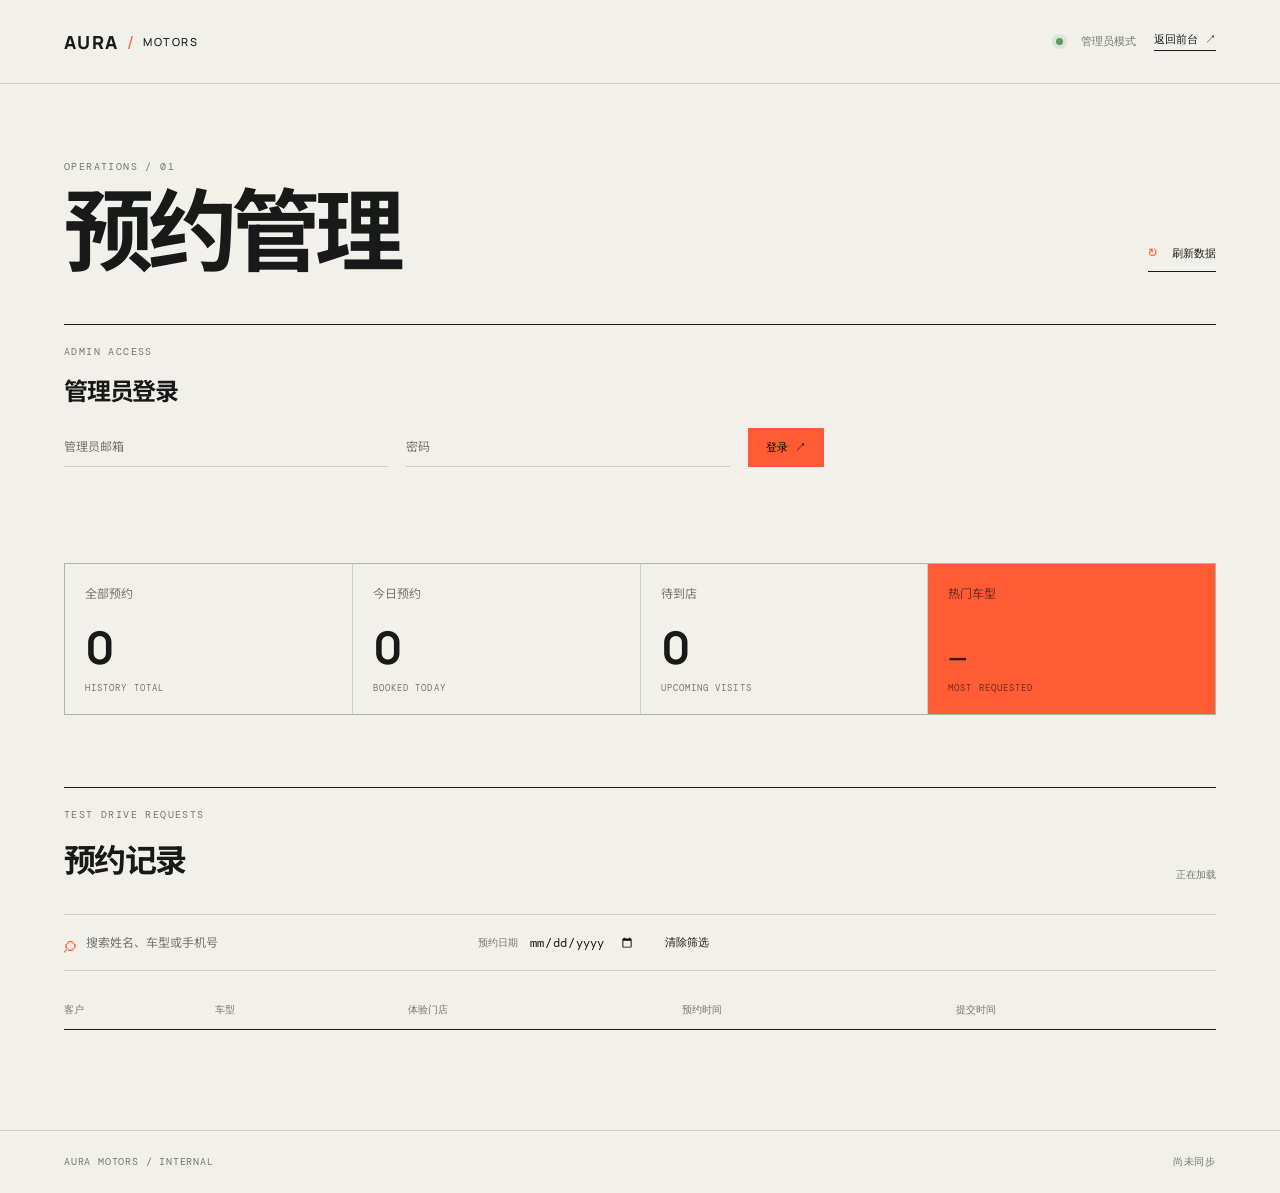
==== admin.html @ cfbec4a2 "2026-9-16-16-20-11" ====
<!doctype html>
<html lang="zh-CN">
<head>
  <meta charset="UTF-8">
  <meta name="viewport" content="width=device-width, initial-scale=1.0">
  <meta name="description" content="AURA MOTORS 管理员预约管理后台。">
  <title>AURA MOTORS | 管理后台</title>
  <link rel="preconnect" href="https://fonts.googleapis.com">
  <link rel="preconnect" href="https://fonts.gstatic.com" crossorigin>
  <link href="https://fonts.googleapis.com/css2?family=DM+Mono:wght@400;500&family=Manrope:wght@400;500;600;700;800&family=Noto+Sans+SC:wght@400;500;700;900&display=swap" rel="stylesheet">
  <link rel="stylesheet" href="admin.css">
  <script src="supabase-config.js" defer></script>
  <script src="admin.js" defer></script>
</head>
<body>
  <header class="admin-header">
    <a class="brand" href="./"><span>AURA</span><b>/</b><em>MOTORS</em></a>
    <div class="admin-user"><span class="status-dot"></span><span>管理员模式</span><a href="./">返回前台 ↗</a></div>
  </header>
  <main class="admin-main">
    <div class="page-heading">
      <div><p class="eyebrow">OPERATIONS / 01</p><h1>预约管理</h1></div>
      <div class="admin-actions"><button class="refresh-button" type="button" aria-label="刷新预约记录"><span>↻</span> 刷新数据</button><button class="sign-out-button" type="button" hidden>退出登录</button></div>
    </div>
    <form class="login-panel" hidden><p class="eyebrow">ADMIN ACCESS</p><h2>管理员登录</h2><div class="login-fields"><input name="email" type="email" placeholder="管理员邮箱" autocomplete="username" required><input name="password" type="password" placeholder="密码" autocomplete="current-password" required><button class="login-button" type="submit">登录 ↗</button></div><p class="login-status" role="alert"></p></form>
    <section class="stats" aria-label="预约统计">
      <article class="stat-card"><span>全部预约</span><strong id="total-count">0</strong><small>HISTORY TOTAL</small></article>
      <article class="stat-card"><span>今日预约</span><strong id="today-count">0</strong><small>BOOKED TODAY</small></article>
      <article class="stat-card"><span>待到店</span><strong id="upcoming-count">0</strong><small>UPCOMING VISITS</small></article>
      <article class="stat-card accent"><span>热门车型</span><strong id="popular-model">—</strong><small>MOST REQUESTED</small></article>
    </section>
    <section class="records-panel">
      <div class="panel-heading"><div><p class="eyebrow">TEST DRIVE REQUESTS</p><h2>预约记录</h2></div><span id="record-state" class="record-state">正在加载</span></div>
      <div class="toolbar"><label class="search-field"><span>⌕</span><input id="search-input" type="search" placeholder="搜索姓名、车型或手机号" aria-label="搜索预约记录"></label><label class="date-field"><span>预约日期</span><input id="date-filter" type="date" aria-label="按预约日期筛选"></label><button id="clear-filter" class="clear-button" type="button">清除筛选</button></div>
      <div class="table-wrap"><table><thead><tr><th>客户</th><th>车型</th><th>体验门店</th><th>预约时间</th><th>提交时间</th></tr></thead><tbody id="records-body"></tbody></table><div id="empty-state" class="empty-state" hidden><strong>暂时没有匹配的预约</strong><span>新预约提交后会自动出现在这里。</span></div></div>
    </section>
  </main>
  <footer><span>AURA MOTORS / INTERNAL</span><span id="last-updated">尚未同步</span></footer>
</body>
</html>
---- admin.css ----
.login-panel{border-top:1px solid var(--ink);padding:20px 0 28px;margin-bottom:54px}.login-panel h2{font-size:24px;letter-spacing:-.05em;margin:0 0 20px}.login-fields{display:flex;align-items:center;gap:18px;max-width:760px}.login-fields input{flex:1;border:0;border-bottom:1px solid var(--line);background:none;padding:11px 0;outline:0;font:12px "Manrope","Noto Sans SC",sans-serif}.login-fields input:focus{border-color:var(--orange)}.login-button,.sign-out-button{border:0;background:var(--orange);padding:12px 18px;font:11px "DM Mono",monospace;cursor:pointer;white-space:nowrap}.sign-out-button{background:none;border-bottom:1px solid var(--ink);padding:8px 0;margin-left:18px}.admin-actions{display:flex;align-items:center}.login-status{color:var(--orange);font-size:11px;margin:14px 0 0}
:root{--ink:#171a18;--paper:#f1f0eb;--orange:#ff5c35;--line:rgba(23,26,24,.16);--muted:#747772;--white:#fbfaf6}*{box-sizing:border-box}body{margin:0;background:var(--paper);color:var(--ink);font-family:Manrope,"Noto Sans SC",sans-serif;font-size:14px}.admin-header{height:84px;padding:0 5vw;border-bottom:1px solid var(--line);display:flex;align-items:center;justify-content:space-between}.brand{display:flex;align-items:center;gap:8px;color:var(--ink);font-size:18px;font-weight:800;letter-spacing:.08em;text-decoration:none}.brand b{color:var(--orange);font-weight:400}.brand em{font-size:11px;font-style:normal;font-weight:500;letter-spacing:.14em}.admin-user{display:flex;align-items:center;gap:18px;font:11px "DM Mono",monospace;color:var(--muted)}.admin-user a{color:var(--ink);text-decoration:none;border-bottom:1px solid var(--ink);padding-bottom:3px}.status-dot{width:7px;height:7px;border-radius:50%;background:#5c9a65;box-shadow:0 0 0 4px rgba(92,154,101,.14)}.admin-main{max-width:1320px;margin:0 auto;padding:76px 5vw 100px}.page-heading{display:flex;align-items:end;justify-content:space-between;margin-bottom:52px}.eyebrow{font:10px "DM Mono",monospace;letter-spacing:.14em;color:var(--muted);margin:0 0 14px}.page-heading h1{font-size:clamp(48px,7vw,94px);line-height:.95;letter-spacing:-.07em;margin:0}.refresh-button,.clear-button{border:0;background:none;color:var(--ink);font:11px "DM Mono",monospace;cursor:pointer}.refresh-button{border-bottom:1px solid var(--ink);padding:8px 0}.refresh-button span{color:var(--orange);font-size:19px;margin-right:7px}.stats{display:grid;grid-template-columns:repeat(4,1fr);gap:1px;background:var(--line);border:1px solid var(--line);margin-bottom:72px}.stat-card{background:var(--paper);min-height:150px;padding:20px;display:flex;flex-direction:column}.stat-card span{font-size:12px;color:var(--muted)}.stat-card strong{font-size:45px;letter-spacing:-.08em;line-height:1;margin:auto 0 12px}.stat-card small{font:9px "DM Mono",monospace;letter-spacing:.12em;color:var(--muted)}.stat-card.accent{background:var(--orange);color:#241a16}.stat-card.accent span,.stat-card.accent small{color:#6e2c1e}.stat-card.accent strong{font-size:25px;letter-spacing:-.05em;overflow:hidden;text-overflow:ellipsis;white-space:nowrap}.records-panel{border-top:1px solid var(--ink)}.panel-heading{display:flex;align-items:end;justify-content:space-between;padding-top:20px;margin-bottom:32px}.panel-heading h2{font-size:32px;letter-spacing:-.05em;margin:0}.record-state{font:10px "DM Mono",monospace;color:var(--muted)}.toolbar{display:flex;align-items:center;gap:24px;padding:16px 0;border-top:1px solid var(--line);border-bottom:1px solid var(--line);margin-bottom:20px}.search-field{display:flex;align-items:center;gap:8px;flex:1;max-width:390px}.search-field span{font-size:23px;color:var(--orange);line-height:1}.search-field input,.date-field input{border:0;background:none;outline:0;color:var(--ink);font:12px "Manrope","Noto Sans SC",sans-serif}.search-field input{width:100%}.date-field{display:flex;align-items:center;gap:10px;font:10px "DM Mono",monospace;color:var(--muted)}.date-field input{font-family:"DM Mono",monospace}.table-wrap{overflow-x:auto}table{width:100%;border-collapse:collapse;min-width:760px;text-align:left}th{font:10px "DM Mono",monospace;color:var(--muted);font-weight:400;padding:12px 14px;border-bottom:1px solid var(--ink)}td{padding:18px 14px;border-bottom:1px solid var(--line);font-size:12px;vertical-align:top}td:first-child{padding-left:0}th:first-child{padding-left:0}td strong{display:block;font-weight:600}td small{display:block;color:var(--muted);font:10px "DM Mono",monospace;margin-top:6px}.empty-state{padding:70px 0;text-align:center}.empty-state strong,.empty-state span{display:block}.empty-state strong{font-size:16px}.empty-state span{font-size:12px;color:var(--muted);margin-top:9px}footer{border-top:1px solid var(--line);padding:24px 5vw;display:flex;justify-content:space-between;color:var(--muted);font:10px "DM Mono",monospace;letter-spacing:.08em}@media(max-width:700px){.admin-header{height:70px;padding:0 22px}.admin-user{gap:8px}.admin-user span:not(.status-dot){display:none}.admin-main{padding:55px 22px 70px}.page-heading{align-items:start;gap:25px;margin-bottom:38px}.page-heading h1{font-size:58px}.stats{grid-template-columns:1fr 1fr;margin-bottom:54px}.stat-card{min-height:125px;padding:15px}.stat-card strong{font-size:36px}.stat-card.accent strong{font-size:19px}.panel-heading{align-items:start;gap:15px}.panel-heading h2{font-size:28px}.toolbar{display:block}.search-field{max-width:none;padding-bottom:16px;border-bottom:1px solid var(--line)}.date-field{padding:16px 0}.clear-button{padding:0}.records-panel{overflow:visible}footer{padding:22px;display:block}footer span{display:block}footer span+span{margin-top:8px}}
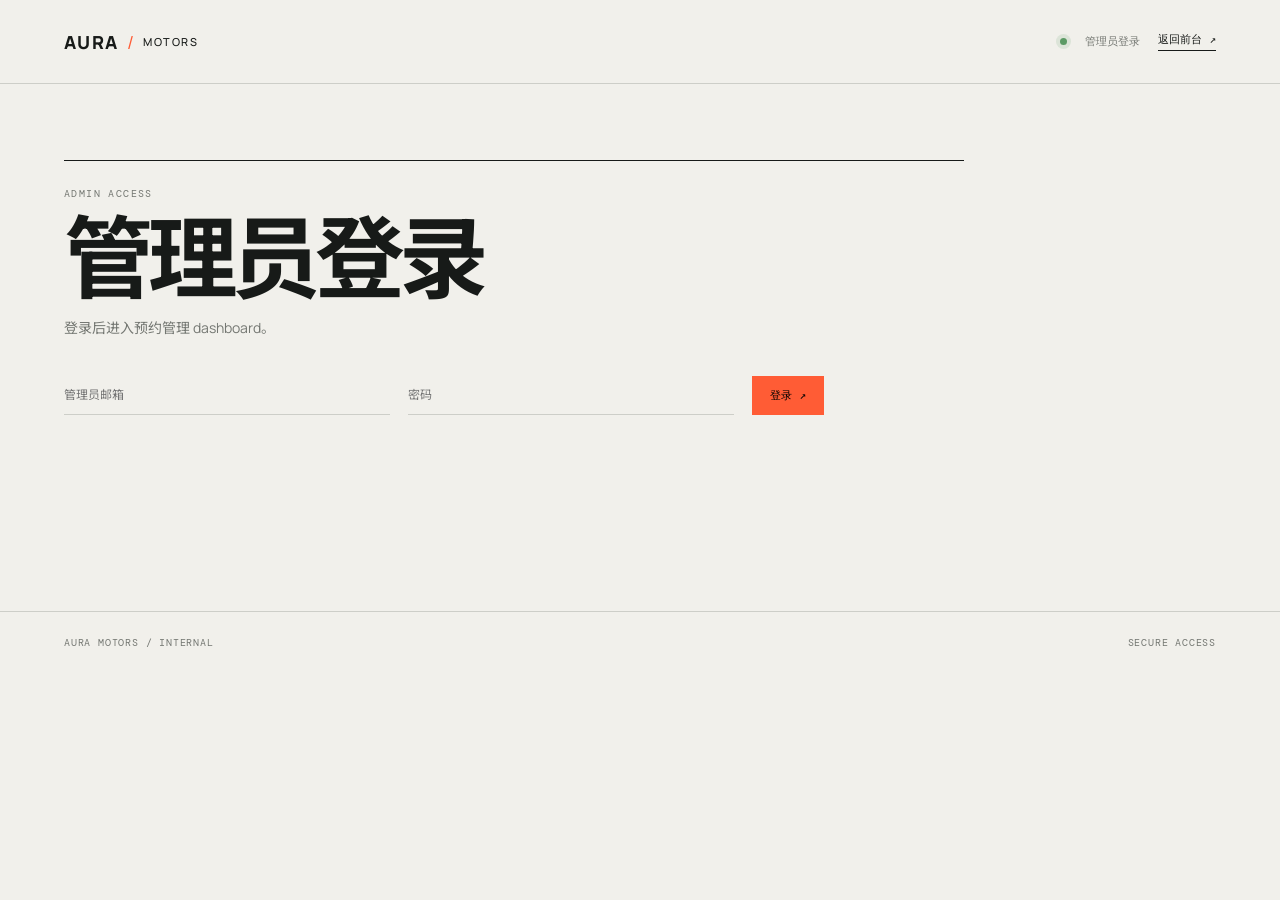
==== commit 9e0ddf9f: "更新管理员登录页面，添加预约管理 dashboard，重构相关样式和脚本" ====
--- a/admin.html
+++ b/admin.html
@@ -3,8 +3,8 @@
 <head>
   <meta charset="UTF-8">
   <meta name="viewport" content="width=device-width, initial-scale=1.0">
-  <meta name="description" content="AURA MOTORS 管理员预约管理后台。">
-  <title>AURA MOTORS | 管理后台</title>
+  <meta name="description" content="AURA MOTORS 管理员登录。">
+  <title>AURA MOTORS | 管理员登录</title>
   <link rel="preconnect" href="https://fonts.googleapis.com">
   <link rel="preconnect" href="https://fonts.gstatic.com" crossorigin>
   <link href="https://fonts.googleapis.com/css2?family=DM+Mono:wght@400;500&family=Manrope:wght@400;500;600;700;800&family=Noto+Sans+SC:wght@400;500;700;900&display=swap" rel="stylesheet">
@@ -15,26 +15,19 @@
 <body>
   <header class="admin-header">
     <a class="brand" href="./"><span>AURA</span><b>/</b><em>MOTORS</em></a>
-    <div class="admin-user"><span class="status-dot"></span><span>管理员模式</span><a href="./">返回前台 ↗</a></div>
+    <div class="admin-user"><span class="status-dot"></span><span>管理员登录</span><a href="./">返回前台 ↗</a></div>
   </header>
   <main class="admin-main">
-    <div class="page-heading">
-      <div><p class="eyebrow">OPERATIONS / 01</p><h1>预约管理</h1></div>
-      <div class="admin-actions"><button class="refresh-button" type="button" aria-label="刷新预约记录"><span>↻</span> 刷新数据</button><button class="sign-out-button" type="button" hidden>退出登录</button></div>
-    </div>
-    <form class="login-panel" hidden><p class="eyebrow">ADMIN ACCESS</p><h2>管理员登录</h2><div class="login-fields"><input name="email" type="email" placeholder="管理员邮箱" autocomplete="username" required><input name="password" type="password" placeholder="密码" autocomplete="current-password" required><button class="login-button" type="submit">登录 ↗</button></div><p class="login-status" role="alert"></p></form>
-    <section class="stats" aria-label="预约统计">
-      <article class="stat-card"><span>全部预约</span><strong id="total-count">0</strong><small>HISTORY TOTAL</small></article>
-      <article class="stat-card"><span>今日预约</span><strong id="today-count">0</strong><small>BOOKED TODAY</small></article>
-      <article class="stat-card"><span>待到店</span><strong id="upcoming-count">0</strong><small>UPCOMING VISITS</small></article>
-      <article class="stat-card accent"><span>热门车型</span><strong id="popular-model">—</strong><small>MOST REQUESTED</small></article>
-    </section>
-    <section class="records-panel">
-      <div class="panel-heading"><div><p class="eyebrow">TEST DRIVE REQUESTS</p><h2>预约记录</h2></div><span id="record-state" class="record-state">正在加载</span></div>
-      <div class="toolbar"><label class="search-field"><span>⌕</span><input id="search-input" type="search" placeholder="搜索姓名、车型或手机号" aria-label="搜索预约记录"></label><label class="date-field"><span>预约日期</span><input id="date-filter" type="date" aria-label="按预约日期筛选"></label><button id="clear-filter" class="clear-button" type="button">清除筛选</button></div>
-      <div class="table-wrap"><table><thead><tr><th>客户</th><th>车型</th><th>体验门店</th><th>预约时间</th><th>提交时间</th></tr></thead><tbody id="records-body"></tbody></table><div id="empty-state" class="empty-state" hidden><strong>暂时没有匹配的预约</strong><span>新预约提交后会自动出现在这里。</span></div></div>
+    <section class="login-page-panel">
+      <p class="eyebrow">ADMIN ACCESS</p>
+      <h1>管理员登录</h1>
+      <p class="login-description">登录后进入预约管理 dashboard。</p>
+      <form class="login-panel">
+        <div class="login-fields"><input name="email" type="email" placeholder="管理员邮箱" autocomplete="username" required><input name="password" type="password" placeholder="密码" autocomplete="current-password" required><button class="login-button" type="submit">登录 ↗</button></div>
+        <p class="login-status" role="alert"></p>
+      </form>
     </section>
   </main>
-  <footer><span>AURA MOTORS / INTERNAL</span><span id="last-updated">尚未同步</span></footer>
+  <footer><span>AURA MOTORS / INTERNAL</span><span>SECURE ACCESS</span></footer>
 </body>
 </html>
--- a/admin.css
+++ b/admin.css
@@ -1,2 +1,2 @@
- .login-panel{border-top:1px solid var(--ink);padding:20px 0 28px;margin-bottom:54px}.login-panel h2{font-size:24px;letter-spacing:-.05em;margin:0 0 20px}.login-fields{display:flex;align-items:center;gap:18px;max-width:760px}.login-fields input{flex:1;border:0;border-bottom:1px solid var(--line);background:none;padding:11px 0;outline:0;font:12px "Manrope","Noto Sans SC",sans-serif}.login-fields input:focus{border-color:var(--orange)}.login-button,.sign-out-button{border:0;background:var(--orange);padding:12px 18px;font:11px "DM Mono",monospace;cursor:pointer;white-space:nowrap}.sign-out-button{background:none;border-bottom:1px solid var(--ink);padding:8px 0;margin-left:18px}.admin-actions{display:flex;align-items:center}.login-status{color:var(--orange);font-size:11px;margin:14px 0 0}
+ .login-panel{border-top:1px solid var(--ink);padding:20px 0 28px;margin-bottom:54px}.login-panel h2{font-size:24px;letter-spacing:-.05em;margin:0 0 20px}.login-page-panel{max-width:900px;border-top:1px solid var(--ink);padding-top:26px}.login-page-panel h1{font-size:clamp(48px,7vw,94px);line-height:.95;letter-spacing:-.07em;margin:0 0 18px}.login-description{color:var(--muted);margin:0 0 38px}.login-page-panel .login-panel{border-top:0;padding-top:0}.login-fields{display:flex;align-items:center;gap:18px;max-width:760px}.login-fields input{flex:1;border:0;border-bottom:1px solid var(--line);background:none;padding:11px 0;outline:0;font:12px "Manrope","Noto Sans SC",sans-serif}.login-fields input:focus{border-color:var(--orange)}.login-button,.sign-out-button{border:0;background:var(--orange);padding:12px 18px;font:11px "DM Mono",monospace;cursor:pointer;white-space:nowrap}.sign-out-button{background:none;border-bottom:1px solid var(--ink);padding:8px 0;margin-left:18px}.admin-actions{display:flex;align-items:center}.login-status{color:var(--orange);font-size:11px;margin:14px 0 0}
 :root{--ink:#171a18;--paper:#f1f0eb;--orange:#ff5c35;--line:rgba(23,26,24,.16);--muted:#747772;--white:#fbfaf6}*{box-sizing:border-box}body{margin:0;background:var(--paper);color:var(--ink);font-family:Manrope,"Noto Sans SC",sans-serif;font-size:14px}.admin-header{height:84px;padding:0 5vw;border-bottom:1px solid var(--line);display:flex;align-items:center;justify-content:space-between}.brand{display:flex;align-items:center;gap:8px;color:var(--ink);font-size:18px;font-weight:800;letter-spacing:.08em;text-decoration:none}.brand b{color:var(--orange);font-weight:400}.brand em{font-size:11px;font-style:normal;font-weight:500;letter-spacing:.14em}.admin-user{display:flex;align-items:center;gap:18px;font:11px "DM Mono",monospace;color:var(--muted)}.admin-user a{color:var(--ink);text-decoration:none;border-bottom:1px solid var(--ink);padding-bottom:3px}.status-dot{width:7px;height:7px;border-radius:50%;background:#5c9a65;box-shadow:0 0 0 4px rgba(92,154,101,.14)}.admin-main{max-width:1320px;margin:0 auto;padding:76px 5vw 100px}.page-heading{display:flex;align-items:end;justify-content:space-between;margin-bottom:52px}.eyebrow{font:10px "DM Mono",monospace;letter-spacing:.14em;color:var(--muted);margin:0 0 14px}.page-heading h1{font-size:clamp(48px,7vw,94px);line-height:.95;letter-spacing:-.07em;margin:0}.refresh-button,.clear-button{border:0;background:none;color:var(--ink);font:11px "DM Mono",monospace;cursor:pointer}.refresh-button{border-bottom:1px solid var(--ink);padding:8px 0}.refresh-button span{color:var(--orange);font-size:19px;margin-right:7px}.stats{display:grid;grid-template-columns:repeat(4,1fr);gap:1px;background:var(--line);border:1px solid var(--line);margin-bottom:72px}.stat-card{background:var(--paper);min-height:150px;padding:20px;display:flex;flex-direction:column}.stat-card span{font-size:12px;color:var(--muted)}.stat-card strong{font-size:45px;letter-spacing:-.08em;line-height:1;margin:auto 0 12px}.stat-card small{font:9px "DM Mono",monospace;letter-spacing:.12em;color:var(--muted)}.stat-card.accent{background:var(--orange);color:#241a16}.stat-card.accent span,.stat-card.accent small{color:#6e2c1e}.stat-card.accent strong{font-size:25px;letter-spacing:-.05em;overflow:hidden;text-overflow:ellipsis;white-space:nowrap}.records-panel{border-top:1px solid var(--ink)}.panel-heading{display:flex;align-items:end;justify-content:space-between;padding-top:20px;margin-bottom:32px}.panel-heading h2{font-size:32px;letter-spacing:-.05em;margin:0}.record-state{font:10px "DM Mono",monospace;color:var(--muted)}.toolbar{display:flex;align-items:center;gap:24px;padding:16px 0;border-top:1px solid var(--line);border-bottom:1px solid var(--line);margin-bottom:20px}.search-field{display:flex;align-items:center;gap:8px;flex:1;max-width:390px}.search-field span{font-size:23px;color:var(--orange);line-height:1}.search-field input,.date-field input{border:0;background:none;outline:0;color:var(--ink);font:12px "Manrope","Noto Sans SC",sans-serif}.search-field input{width:100%}.date-field{display:flex;align-items:center;gap:10px;font:10px "DM Mono",monospace;color:var(--muted)}.date-field input{font-family:"DM Mono",monospace}.table-wrap{overflow-x:auto}table{width:100%;border-collapse:collapse;min-width:760px;text-align:left}th{font:10px "DM Mono",monospace;color:var(--muted);font-weight:400;padding:12px 14px;border-bottom:1px solid var(--ink)}td{padding:18px 14px;border-bottom:1px solid var(--line);font-size:12px;vertical-align:top}td:first-child{padding-left:0}th:first-child{padding-left:0}td strong{display:block;font-weight:600}td small{display:block;color:var(--muted);font:10px "DM Mono",monospace;margin-top:6px}.empty-state{padding:70px 0;text-align:center}.empty-state strong,.empty-state span{display:block}.empty-state strong{font-size:16px}.empty-state span{font-size:12px;color:var(--muted);margin-top:9px}footer{border-top:1px solid var(--line);padding:24px 5vw;display:flex;justify-content:space-between;color:var(--muted);font:10px "DM Mono",monospace;letter-spacing:.08em}@media(max-width:700px){.admin-header{height:70px;padding:0 22px}.admin-user{gap:8px}.admin-user span:not(.status-dot){display:none}.admin-main{padding:55px 22px 70px}.page-heading{align-items:start;gap:25px;margin-bottom:38px}.page-heading h1{font-size:58px}.stats{grid-template-columns:1fr 1fr;margin-bottom:54px}.stat-card{min-height:125px;padding:15px}.stat-card strong{font-size:36px}.stat-card.accent strong{font-size:19px}.panel-heading{align-items:start;gap:15px}.panel-heading h2{font-size:28px}.toolbar{display:block}.search-field{max-width:none;padding-bottom:16px;border-bottom:1px solid var(--line)}.date-field{padding:16px 0}.clear-button{padding:0}.records-panel{overflow:visible}footer{padding:22px;display:block}footer span{display:block}footer span+span{margin-top:8px}}
